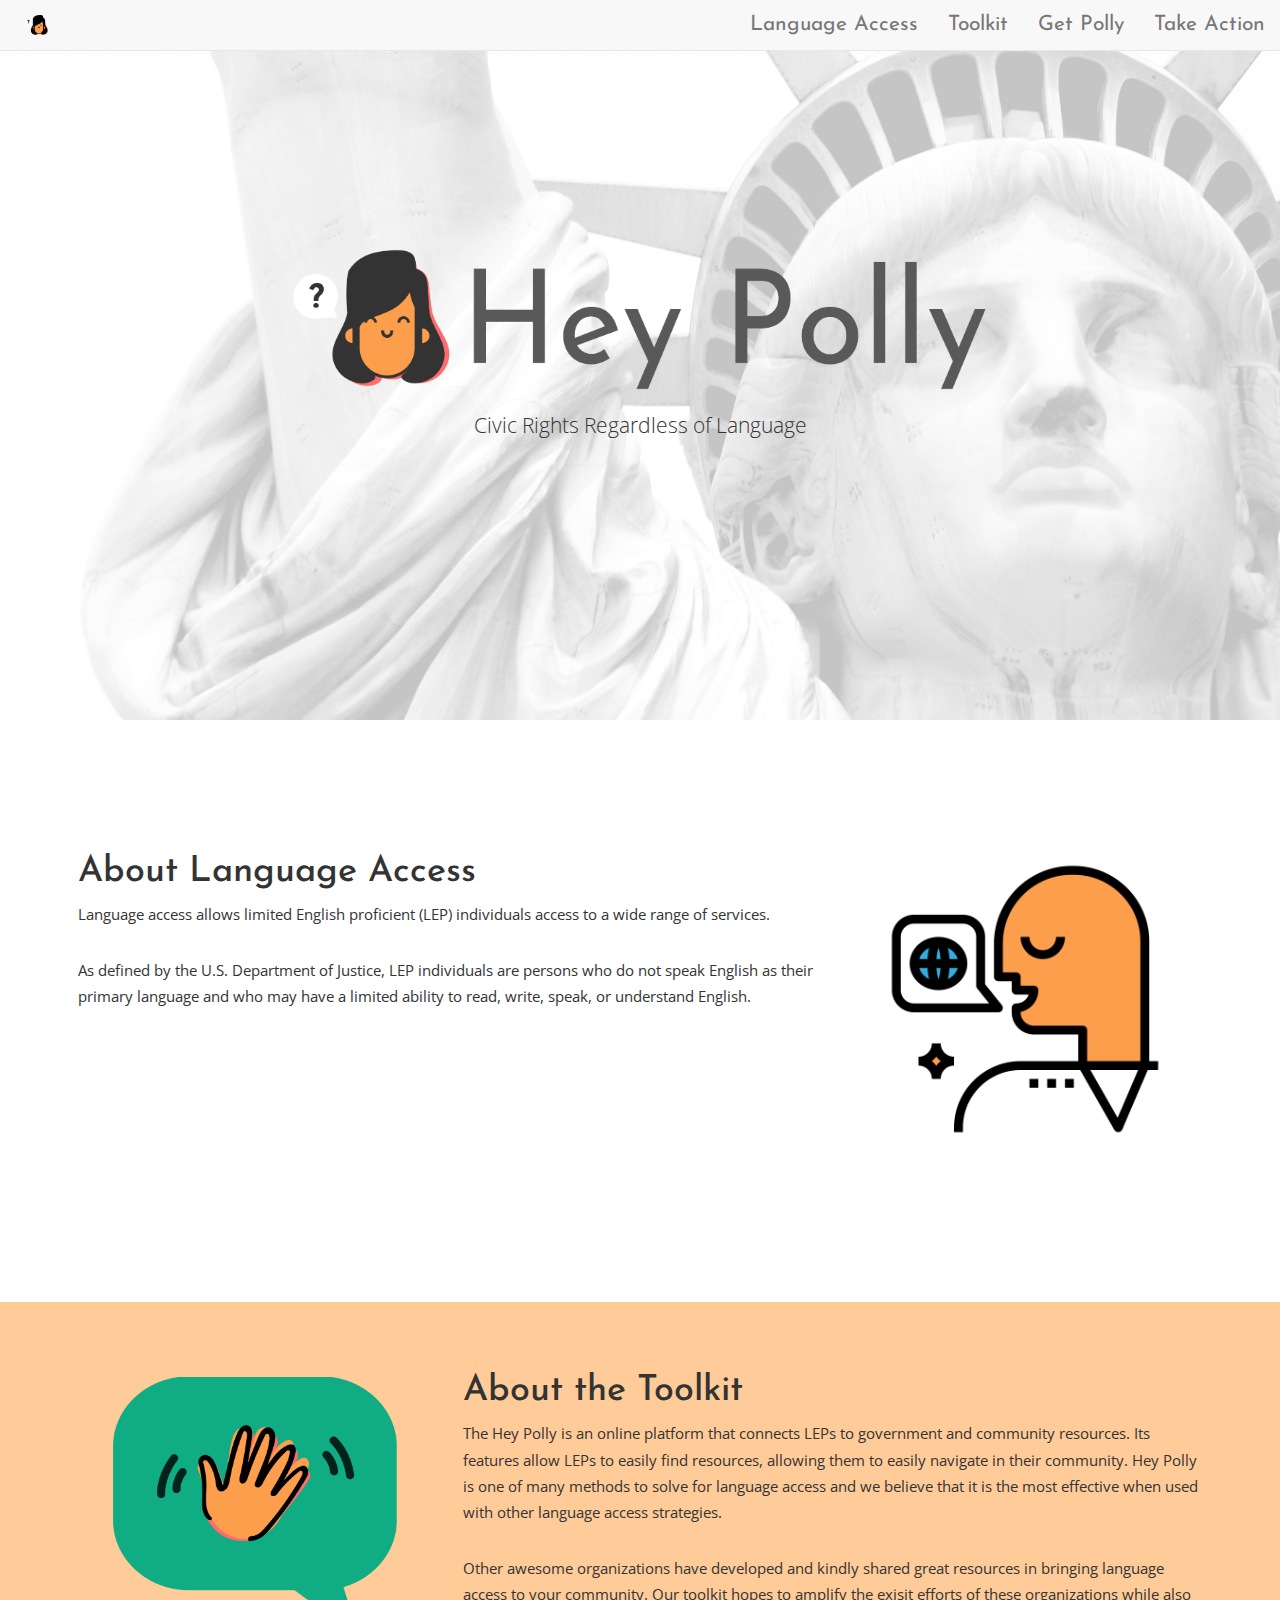
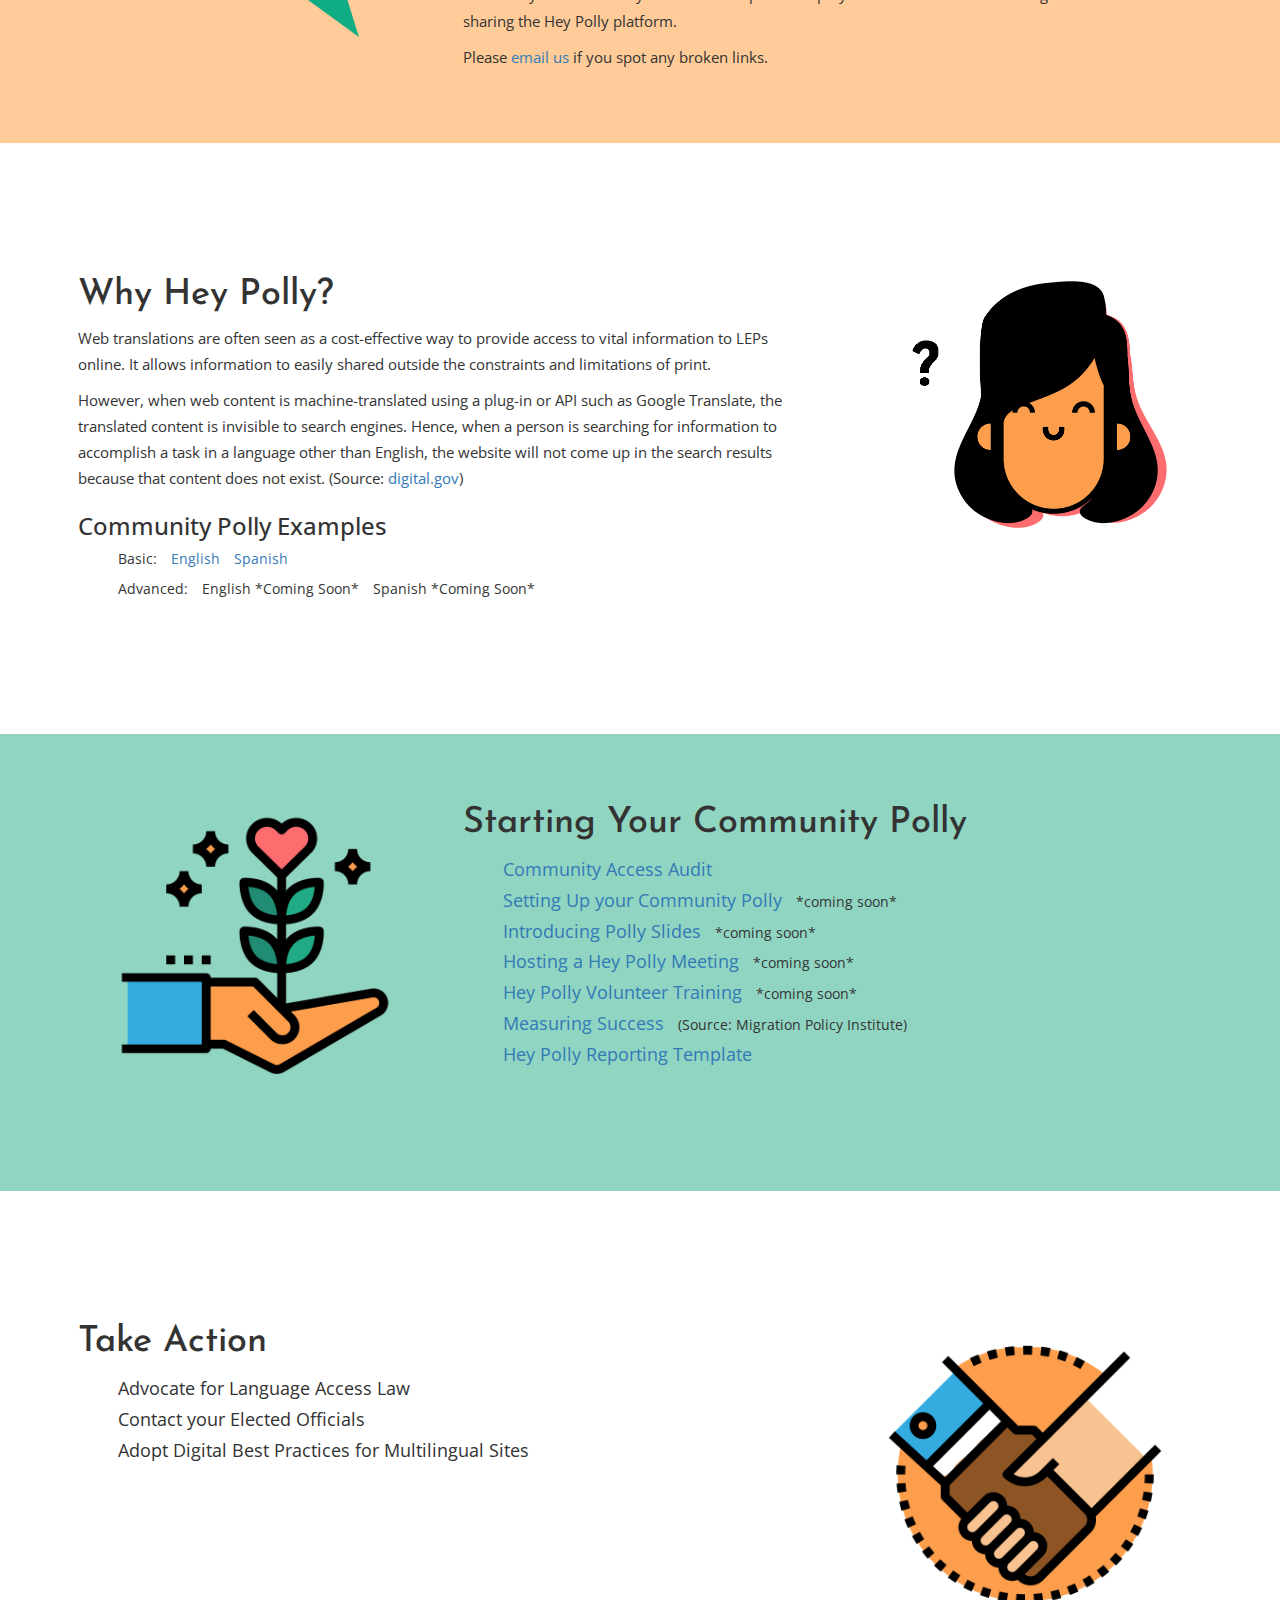
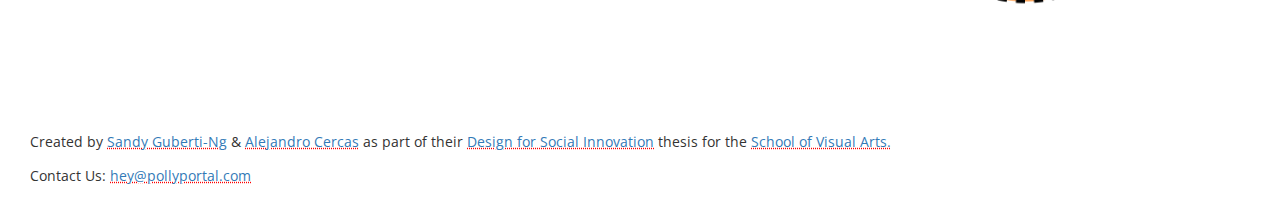
==== index.html @ fd7bd401 "More Updates" ====
<!DOCTYPE html>
<html>
    <head>
        <meta charset="utf-8">
        <meta name="viewport" content="width=device-width, initial-scale=1.0">
        <meta http-equiv="X-UA-Compatible" content="IE=edge">

        <title>Hey Polly: Your Rights and Resources in Your Language</title>

         <!-- Bootstrap CSS CDN -->
        <link rel="stylesheet" href="https://maxcdn.bootstrapcdn.com/bootstrap/3.3.7/css/bootstrap.min.css">

        <!-- Our Custom CSS -->
        <link rel="stylesheet" href="css/style.css">
        <!-- jQuery CDN -->
        <script src="https://code.jquery.com/jquery-1.12.0.min.js"></script>
        <!-- Bootstrap Js CDN -->
        <script src="https://maxcdn.bootstrapcdn.com/bootstrap/3.3.7/js/bootstrap.min.js"></script>

    </head>
    <body data-spy="scroll" data-target=".navbar" data-offset="50">

      <!-- Sidebar Holder -->
<nav class="navbar navbar-default navbar-fixed-top">
  <div class="container-fluid">
    <div class="navbar-header">
      <button
        type="button"
        class="navbar-toggle"
        data-toggle="collapse"
        data-target="#myNavbar">
        <span class="glyphicon glyphicon-menu-down"></span>

      </button>
      <div class="navbar-brand">
        <img src="img/logo.png" alt="Hey Polly logo">
      </div>

    </div>
    <div class="collapse navbar-collapse" id="myNavbar">
      <ul class="nav navbar-nav navbar-right">
        <li><a href="#access">Language Access</a></li>
        <li><a href="#toolkit">Toolkit</a></li>
        <li><a href="#communitypolly">Get Polly</a></li>
        <li><a href="#action">Take Action</a></li>
      </ul>
    </div>
  </div>
</nav>

      <div class="jumbotron jumbotron-fluid content">
            <div id="top-welcome" class="container">
              <img src="img/wordmark.png" alt="Hey Polly!">
            </div>
            <p class="text-center">Civic Rights Regardless of Language </p>
          </div>


            <!-- Page Content Holder -->
            <div id="sections" class="container-fluid">

              <div id="access" class="row polly">
            <div class="col-md-4 col-md-push-8">
              <img class="img-responsive sectionimage" src="img/languageaccess.png" alt="Get Polly" align="right">
              </div>
                <div class="col-md-8 col-md-pull-4">
                  <h1>About Language Access</h1>
                  <p>Language access allows limited English proficient (LEP) individuals access to a wide range of services. </p>
                  <br><p>As defined by the U.S. Department of Justice, LEP individuals are persons who do not speak English as their primary language and who may have a limited ability to read, write, speak, or understand English.</p>
              </div>
  </div>
            <div id="toolkit" class="row polly-orange">
              <div class="col-xs-12 col-md-4">
                <img class="img-responsive sectionimage" src="img/hello-green.png" align="left">
              </div>
              <div class="col-xs-12 col-md-8">
                  <h1 >About the Toolkit</h1>
                  <p>The Hey Polly is an online platform that connects LEPs to government and community resources. Its features allow LEPs to easily find resources, allowing them to easily navigate in their community. Hey Polly is one of many methods to solve for language access and we believe that it is the most effective when used with other language access strategies.</p>

                  <br><p>Other awesome organizations have developed and kindly shared great resources in bringing language access to your community.
                    Our toolkit hopes to amplify the exisit efforts of these organizations while also sharing the Hey Polly platform.</p>
                  <p> Please <a href="mailto:hey@pollyportal.com">email us</a> if you spot any broken links.</p>
              </div>
            </div>

<div class="row polly">
  <div class="col-md-4 col-md-push-8">
    <img class="img-responsive sectionimage" src="img/logo.png" alt="Get Polly" align="right">
    </div>

<div class="col-md-8 col-md-pull-4" id="examples">

  <h1>Why Hey Polly?</h1>
  <p>Web translations are often seen as a cost-effective way to provide access to vital information to LEPs online. It allows information to easily shared outside the constraints and limitations of print.</p>
  <p> However, when web content is machine-translated using a plug-in or API such as Google Translate, the translated content is invisible to search engines. Hence, when a person is searching for information to accomplish a task in a language other than English, the website will not come up in the search results because that content does not exist. (Source: <a href="https://www.digitalgov.gov/2012/10/01/automated-translation-good-solution-or-not/">digital.gov</a>)</p>


  <h3>Community Polly Examples</h3>
    <p><ul>Basic:
      <li><a href="https://sites.google.com/sva.edu/jerseycitypolly">English</a></li>
      <li><a href="https://sites.google.com/sva.edu/polly/">Spanish</a></li>
    </ul></p>

    <p><ul>Advanced:
      <li>English *Coming Soon*</li>
      <li>Spanish *Coming Soon*</li>
    </ul></p>
</div>


</div>

            <div id="communitypolly" class="row polly-green">

              <div class="col-lg-4 col-md-6">
                <img class="img-responsive sectionimage" src="img/grow.png" align="right">
              </div>
              <div class="col-lg-8 col-md-6 ">
                <h1>Starting Your Community Polly</h1>
                <ul>
                  <li><a href="https://docs.google.com/document/d/1MREMkDCulCqKC2Be4-0GIxWSC-L_tBal8P-KIRbUkwM/">Community Access Audit</a></li>
                  <li><a href="">Setting Up your Community Polly</a> *coming soon* </li>
                  <li><a href="">Introducing Polly Slides</a> *coming soon* </li>
                  <li><a href="">Hosting a Hey Polly Meeting</a> *coming soon* </li>
                  <li><a href="">Hey Polly Volunteer Training</a> *coming soon* </li>
                  <li><a href="https://www.migrationpolicy.org/programs/language-access-translation-and-interpretation-policies-and-practices/practitioners-corn-1">Measuring Success</a> (Source: Migration Policy Institute)</li>
                  <li><a href="https://docs.google.com/document/d/1GHhcCtpPx-DbzbSEK37qle2MMjdV35rKnAMGIGKZOHc/edit?usp=sharing">Hey Polly Reporting Template</a></li>
                </ul>
              </div>
            </div>


            <div id="action" class="row polly">
              <div class="col-md-4 col-md-push-8">
                <img class="img-responsive sectionimage" src="img/cooperation.png" align="left">
              </div>

              <div class="col-md-8 col-md-pull-4">
              <h1>Take Action</h1>
              <ul>
                <li>Advocate for Language Access Law</li>
                <li>Contact your Elected Officials</li>
                <li>Adopt Digital Best Practices for Multilingual Sites</li>
              </ul>
            </div>
          </div>


          <footer class="container-fluid text-center">
              <p>Created by <a href="https://www.sandywij.com">Sandy Guberti-Ng</a> & <a href="https://dsi.sva.edu/student/alejandro-cercas/">Alejandro Cercas</a>
                as part of their <a href="https://dsi.sva.edu/">Design for Social Innovation</a> thesis for the <a href="https://www.sva.edu/">School of Visual Arts.</a></p>
                <p>Contact Us: <a href="mailto:hey@pollyportal.com">hey@pollyportal.com</a></p>


          </footer>

<script type="text/javascript" src="js/app.js">

</script>
    </body>

</html>
---- css/style.css ----
@import url("https://fonts.googleapis.com/css?family=Josefin+Sans|Open+Sans:400,600,700");

body {
  font-family: "Open Sans", sans-serif;
  position: relative;

}
.sidebar-header {
  font-family: "Josefin Sans", sans-serif;
}
p {
  font-family: "Open Sans", sans-serif;
  font-size: 1.1em;
  font-weight: 400;
  line-height: 1.7em;
}

h1,
h2 {
  font-family: "Josefin Sans", sans-serif;
}

a:hover,
a:focus {
  background-color: rgba(255, 153, 51, 0.5);
  text-decoration: underline dotted red;
  transition: all 0.3s;
}

.line {
  width: 100%;
  height: 1px;
  border-bottom: 1px dashed #ddd;
  margin: 40px 0;
}

.polly-pink {
  margin-top: 5%;
  padding: 50px 5% 5% 5%;
  height: auto;
  background-color: rgba(253, 108, 110, 0.5);
}


.polly {
  margin-top: 5%;
  padding: 50px 5% 5% 5%;
  height: auto;
}

.polly-green {
  margin-top: 5%;
  padding: 50px 5% 5% 5%;
  height: auto;
  background-color: rgba(33, 171, 132, 0.5);
}
.polly-orange {
  margin-top: 5%;
  padding: 50px 5% 5% 5%;
  height: auto;
  background-color: rgba(255, 153, 51, 0.5);
}



#solution{
  padding-top: 50px;
  padding-bottom: 0px;

}



/* ---------------------------------------------------
    SIDEBAR STYLE
----------------------------------------------------- */
nav {
  font-family: "Josefin Sans", sans-serif;
  color: #21ab84;
}

.navbar-brand img {
  max-height: 100%;
  margin-left: 10px;
}

nav ul li a {
  font-size: 1.5em;
  line-height: 1.5em;
}


/* ---------------------------------------------------
    Welcome STYLE
----------------------------------------------------- */

.jumbotron {
  background: url("../img/splash_background2.jpg") center;
  height: 80vh;
  width:100%;
  margin-bottom: 0px;
  background-position: 0% 25%;
  background-size: cover;
  background-repeat: no-repeat;


}
#top-welcome {
  text-align: center;
  display: inline-block;
  margin-top: 20vh;
  width:100%;
}

#top-welcome img {
  max-width: 100%;
  max-height: 20vh;
  display: inline-block;
  margin-left: auto;
  margin-right: auto;
}


/* ---------------------------------------------------
    CONTENT STYLE
----------------------------------------------------- */
#content {
  transition: all 0.3s;
}

#sections {
  margin-left: auto;
  margin-right: auto;
  transition: all 0.3s;
}

.sectionimage{
  display: inline-block;
  margin-top: 5%;
  margin-bottom: 5%;
  padding: 2% 10% 5% 10%;
}

.icon-image{
    margin: 0 0 0 0;
    max-height: 30px;
    display: inline-block;

}
#features{
  padding: 2% 0 2% 0;
}

#communitypolly li a{
  font-size: 1.3em;
  line-height: 1.7em;
  margin-right: 10px;

}

li {
    list-style: none;
}

#action li{
  list-style: none;
  font-size: 1.3em;
  line-height: 1.7em;

}

#examples li{
  list-style: none;
  display: inline-block;
  margin-left: 10px;

}
/* ---------------------------------------------------
    FOOTER STYLE
----------------------------------------------------- */

footer {
  padding: 20px 20px 20px 20px;
}

footer a{
  text-decoration: underline dotted red; /
}

footer p{

  font-size: 1em;
  line-height: 1.7em;
  text-align: left;

}
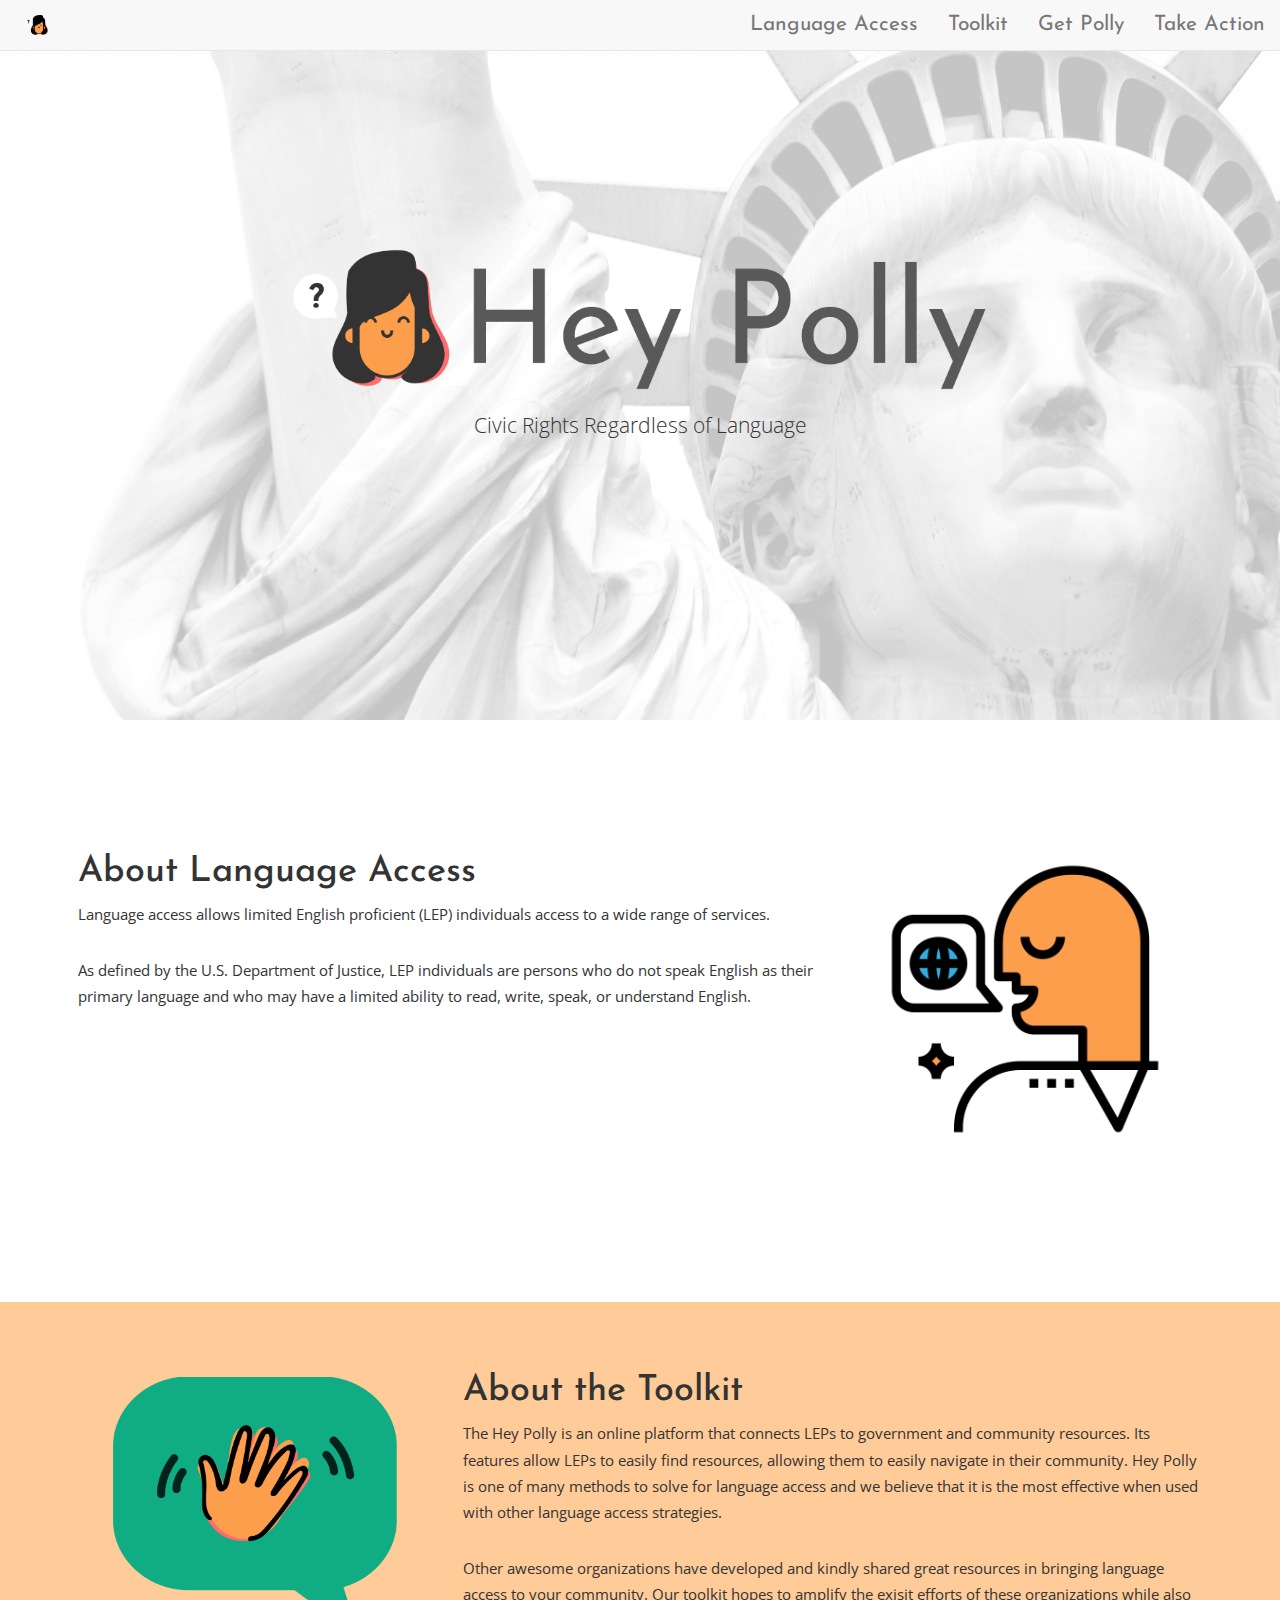
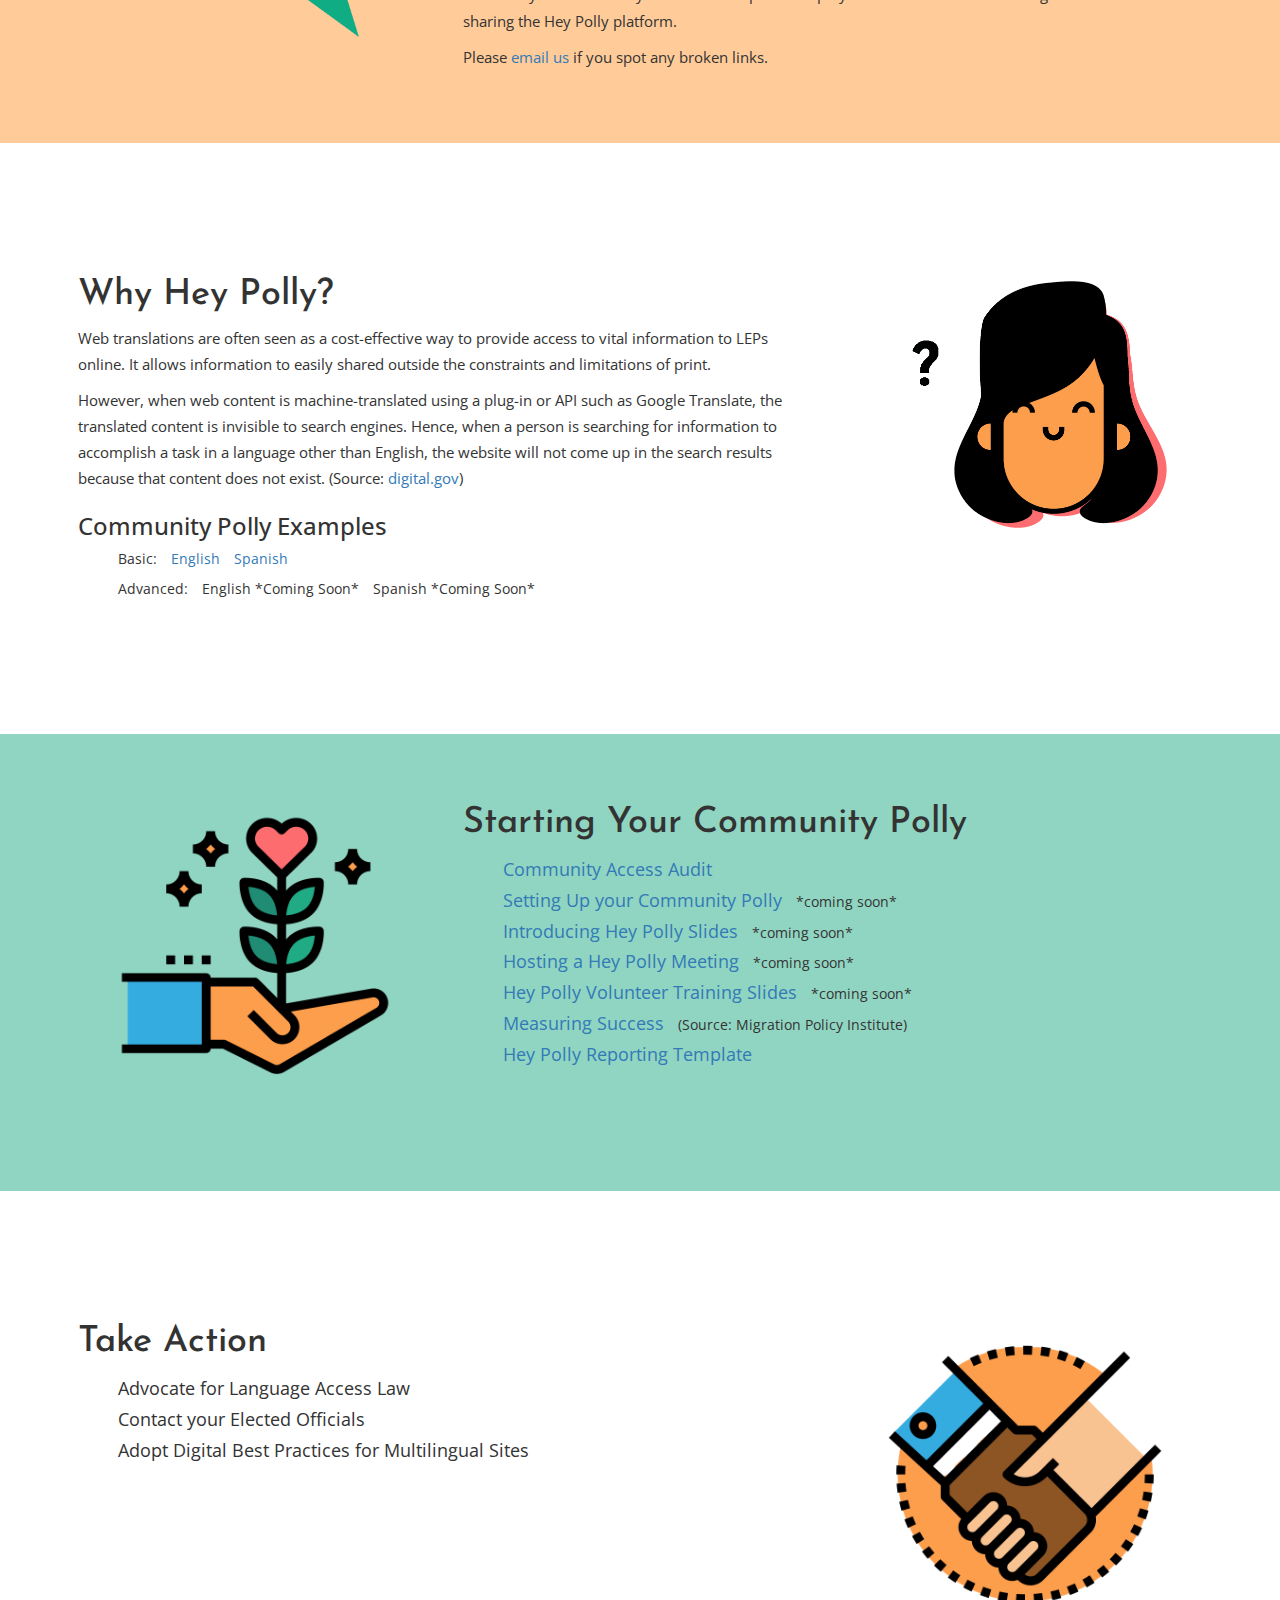
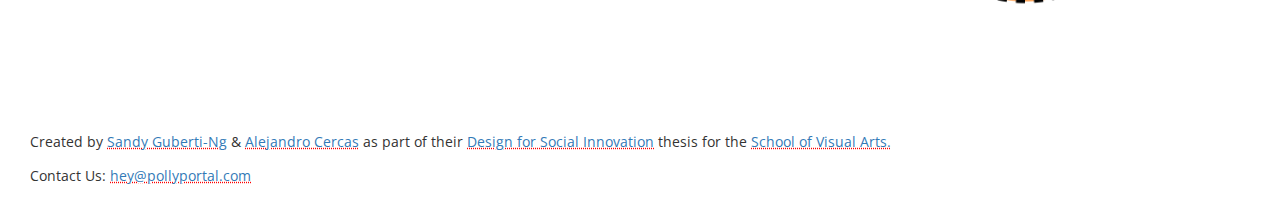
==== commit 9edd13d1: "Updates" ====
--- a/index.html
+++ b/index.html
@@ -120,9 +120,9 @@
                 <ul>
                   <li><a href="https://docs.google.com/document/d/1MREMkDCulCqKC2Be4-0GIxWSC-L_tBal8P-KIRbUkwM/">Community Access Audit</a></li>
                   <li><a href="">Setting Up your Community Polly</a> *coming soon* </li>
-                  <li><a href="">Introducing Polly Slides</a> *coming soon* </li>
+                  <li><a href="">Introducing Hey Polly Slides</a> *coming soon* </li>
                   <li><a href="">Hosting a Hey Polly Meeting</a> *coming soon* </li>
-                  <li><a href="">Hey Polly Volunteer Training</a> *coming soon* </li>
+                  <li><a href="">Hey Polly Volunteer Training Slides</a> *coming soon* </li>
                   <li><a href="https://www.migrationpolicy.org/programs/language-access-translation-and-interpretation-policies-and-practices/practitioners-corn-1">Measuring Success</a> (Source: Migration Policy Institute)</li>
                   <li><a href="https://docs.google.com/document/d/1GHhcCtpPx-DbzbSEK37qle2MMjdV35rKnAMGIGKZOHc/edit?usp=sharing">Hey Polly Reporting Template</a></li>
                 </ul>
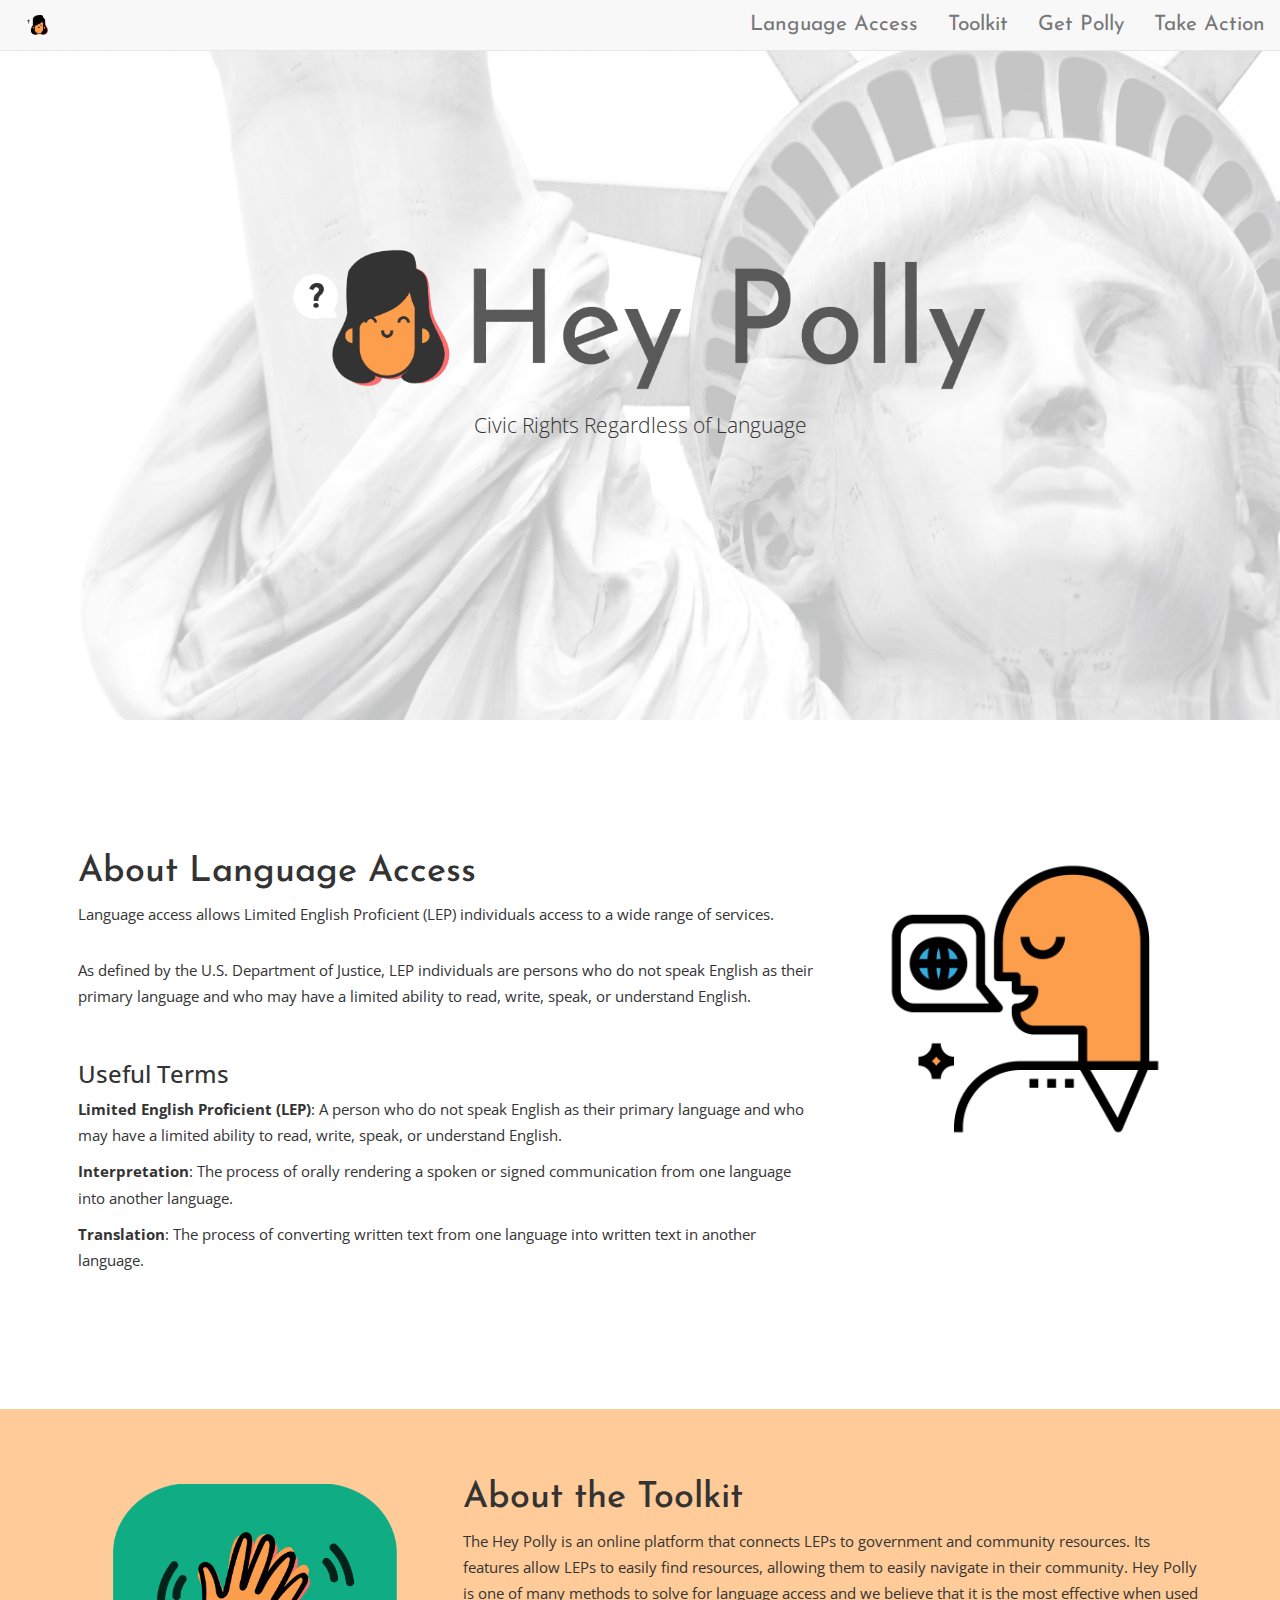
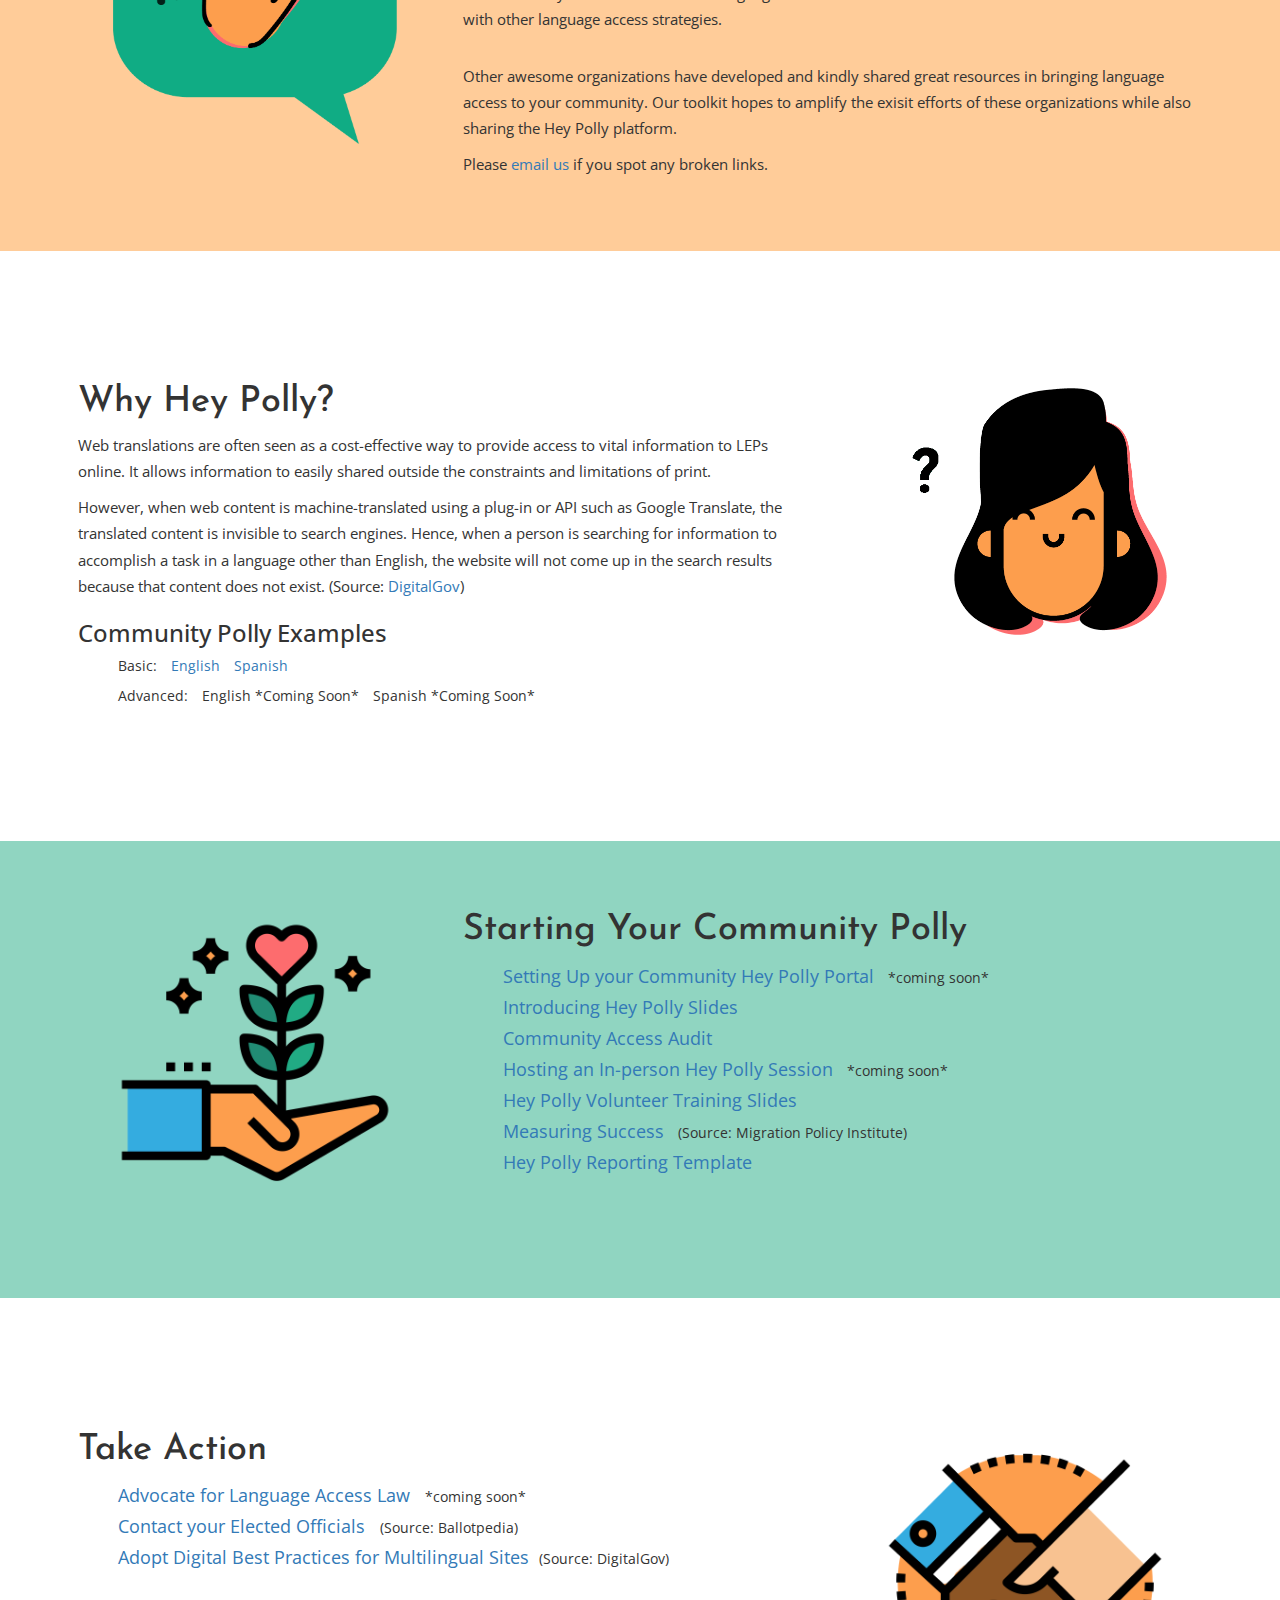
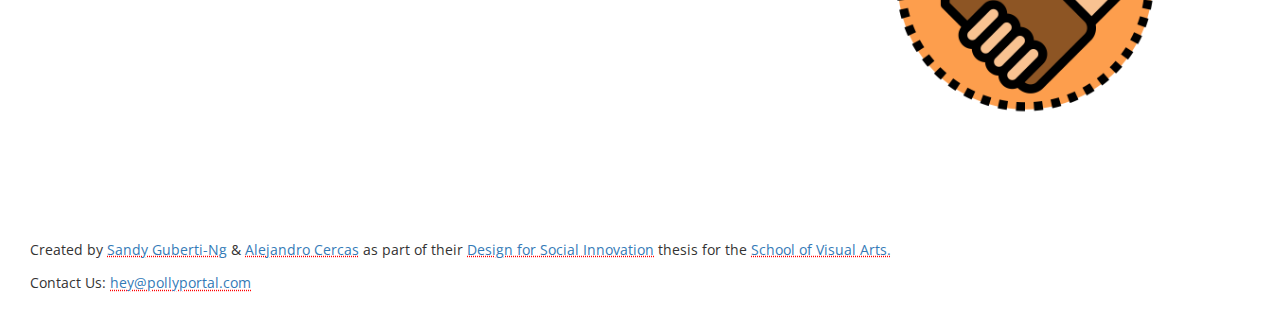
==== commit 7ad51ffb: "update" ====
--- a/index.html
+++ b/index.html
@@ -65,8 +65,13 @@
               </div>
                 <div class="col-md-8 col-md-pull-4">
                   <h1>About Language Access</h1>
-                  <p>Language access allows limited English proficient (LEP) individuals access to a wide range of services. </p>
+                  <p>Language access allows Limited English Proficient (LEP) individuals access to a wide range of services. </p>
                   <br><p>As defined by the U.S. Department of Justice, LEP individuals are persons who do not speak English as their primary language and who may have a limited ability to read, write, speak, or understand English.</p>
+
+                  <br><h3>Useful Terms</h3>
+                  <p><strong>Limited English Proficient (LEP)</strong>: A person who do not speak English as their primary language and who may have a limited ability to read, write, speak, or understand English.</p>
+                  <p><strong>Interpretation</strong>: The process of orally rendering a spoken or signed communication from one language into another language.</p>
+                  <p><strong>Translation</strong>: The process of converting written text from one language into written text in another language.</p>
               </div>
   </div>
             <div id="toolkit" class="row polly-orange">
@@ -92,7 +97,7 @@
 
   <h1>Why Hey Polly?</h1>
   <p>Web translations are often seen as a cost-effective way to provide access to vital information to LEPs online. It allows information to easily shared outside the constraints and limitations of print.</p>
-  <p> However, when web content is machine-translated using a plug-in or API such as Google Translate, the translated content is invisible to search engines. Hence, when a person is searching for information to accomplish a task in a language other than English, the website will not come up in the search results because that content does not exist. (Source: <a href="https://www.digitalgov.gov/2012/10/01/automated-translation-good-solution-or-not/">digital.gov</a>)</p>
+  <p> However, when web content is machine-translated using a plug-in or API such as Google Translate, the translated content is invisible to search engines. Hence, when a person is searching for information to accomplish a task in a language other than English, the website will not come up in the search results because that content does not exist. (Source: <a href="https://www.digitalgov.gov/2012/10/01/automated-translation-good-solution-or-not/">DigitalGov</a>)</p>
 
 
   <h3>Community Polly Examples</h3>
@@ -118,11 +123,11 @@
               <div class="col-lg-8 col-md-6 ">
                 <h1>Starting Your Community Polly</h1>
                 <ul>
+                  <li><a href="">Setting Up your Community Hey Polly Portal</a> *coming soon* </li>
+                  <li><a href="https://docs.google.com/presentation/u/1/d/1C0a0deiurfO3XsJ3iqkYqvcl6r4_L2elDHcI63U1yxM/edit?usp=drive_web&ouid=104827541816344871312">Introducing Hey Polly Slides</a></li>
                   <li><a href="https://docs.google.com/document/d/1MREMkDCulCqKC2Be4-0GIxWSC-L_tBal8P-KIRbUkwM/">Community Access Audit</a></li>
-                  <li><a href="">Setting Up your Community Polly</a> *coming soon* </li>
-                  <li><a href="">Introducing Hey Polly Slides</a> *coming soon* </li>
-                  <li><a href="">Hosting a Hey Polly Meeting</a> *coming soon* </li>
-                  <li><a href="">Hey Polly Volunteer Training Slides</a> *coming soon* </li>
+                  <li><a href="">Hosting an In-person Hey Polly Session</a> *coming soon* </li>
+                  <li><a href="https://docs.google.com/presentation/d/1sgvFjtwDOgwcoDDXsya0YsUQicdIvNCSLKEz9lr1k-w/edit?usp=sharing">Hey Polly Volunteer Training Slides</a></li>
                   <li><a href="https://www.migrationpolicy.org/programs/language-access-translation-and-interpretation-policies-and-practices/practitioners-corn-1">Measuring Success</a> (Source: Migration Policy Institute)</li>
                   <li><a href="https://docs.google.com/document/d/1GHhcCtpPx-DbzbSEK37qle2MMjdV35rKnAMGIGKZOHc/edit?usp=sharing">Hey Polly Reporting Template</a></li>
                 </ul>
@@ -138,9 +143,9 @@
               <div class="col-md-8 col-md-pull-4">
               <h1>Take Action</h1>
               <ul>
-                <li>Advocate for Language Access Law</li>
-                <li>Contact your Elected Officials</li>
-                <li>Adopt Digital Best Practices for Multilingual Sites</li>
+                <li> <a href="#">Advocate for Language Access Law </a> *coming soon*</li>
+                <li><a href="https://ballotpedia.org/Who_represents_me%3F">Contact your Elected Officials </a> (Source: Ballotpedia)</li>
+                <li><a href="https://www.digitalgov.gov/resources/top-10-best-practices-for-multilingual-websites/">Adopt Digital Best Practices for Multilingual Sites</a>(Source: DigitalGov)</li>
               </ul>
             </div>
           </div>
--- a/css/style.css
+++ b/css/style.css
@@ -162,10 +162,11 @@
     list-style: none;
 }
 
-#action li{
+#action li a{
   list-style: none;
   font-size: 1.3em;
   line-height: 1.7em;
+  margin-right: 10px;
 
 }
 
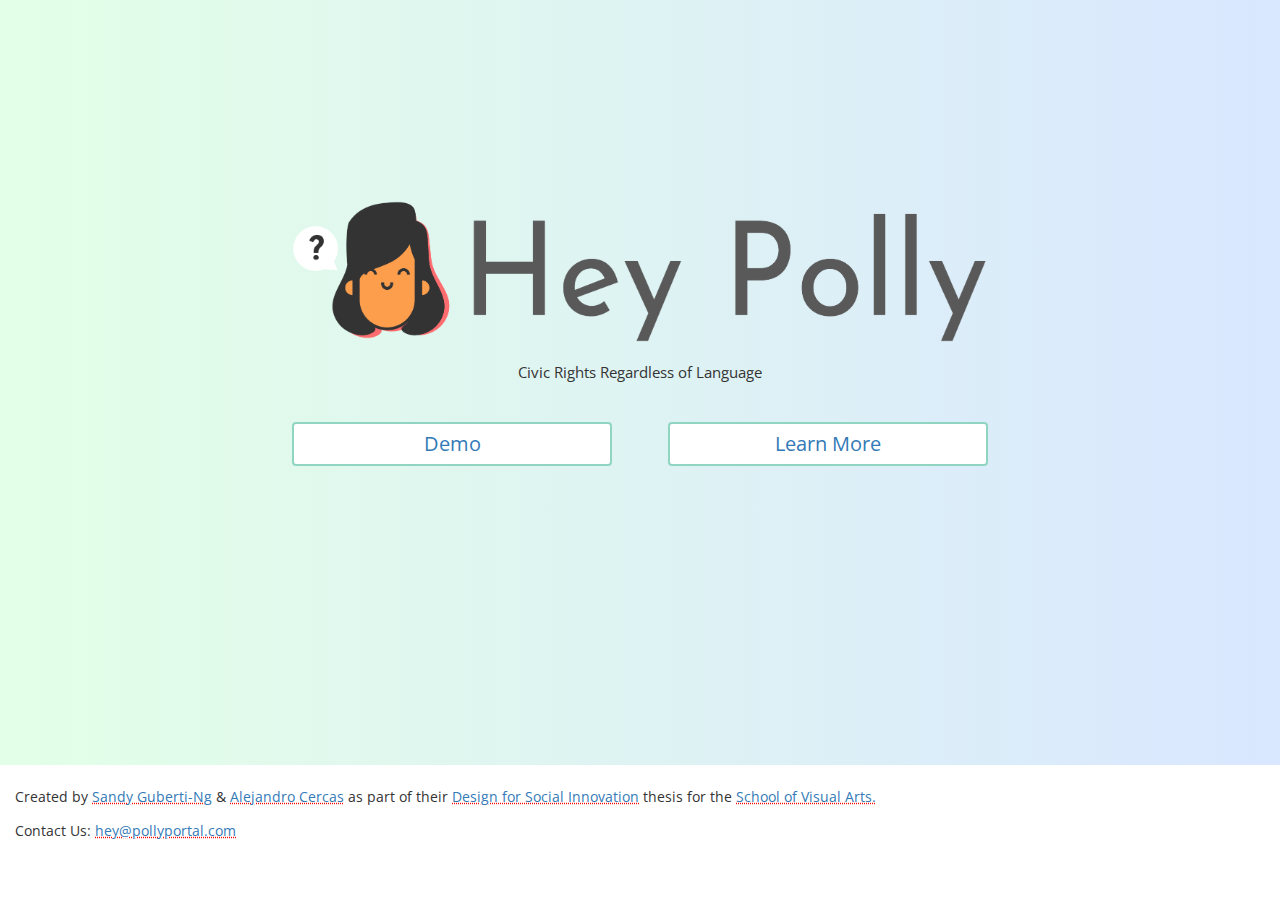
==== commit e72f3065: "toolkit + index" ====
--- a/index.html
+++ b/index.html
@@ -1,167 +1,49 @@
-<!DOCTYPE html>
-<html>
-    <head>
-        <meta charset="utf-8">
-        <meta name="viewport" content="width=device-width, initial-scale=1.0">
-        <meta http-equiv="X-UA-Compatible" content="IE=edge">
-
-        <title>Hey Polly: Your Rights and Resources in Your Language</title>
-
-         <!-- Bootstrap CSS CDN -->
-        <link rel="stylesheet" href="https://maxcdn.bootstrapcdn.com/bootstrap/3.3.7/css/bootstrap.min.css">
-
-        <!-- Our Custom CSS -->
-        <link rel="stylesheet" href="css/style.css">
-        <!-- jQuery CDN -->
-        <script src="https://code.jquery.com/jquery-1.12.0.min.js"></script>
-        <!-- Bootstrap Js CDN -->
-        <script src="https://maxcdn.bootstrapcdn.com/bootstrap/3.3.7/js/bootstrap.min.js"></script>
-
-    </head>
-    <body data-spy="scroll" data-target=".navbar" data-offset="50">
-
-      <!-- Sidebar Holder -->
-<nav class="navbar navbar-default navbar-fixed-top">
-  <div class="container-fluid">
-    <div class="navbar-header">
-      <button
-        type="button"
-        class="navbar-toggle"
-        data-toggle="collapse"
-        data-target="#myNavbar">
-        <span class="glyphicon glyphicon-menu-down"></span>
-
-      </button>
-      <div class="navbar-brand">
-        <img src="img/logo.png" alt="Hey Polly logo">
-      </div>
-
-    </div>
-    <div class="collapse navbar-collapse" id="myNavbar">
-      <ul class="nav navbar-nav navbar-right">
-        <li><a href="#access">Language Access</a></li>
-        <li><a href="#toolkit">Toolkit</a></li>
-        <li><a href="#communitypolly">Get Polly</a></li>
-        <li><a href="#action">Take Action</a></li>
-      </ul>
-    </div>
-  </div>
-</nav>
-
-      <div class="jumbotron jumbotron-fluid content">
-            <div id="top-welcome" class="container">
-              <img src="img/wordmark.png" alt="Hey Polly!">
-            </div>
-            <p class="text-center">Civic Rights Regardless of Language </p>
-          </div>
-
-
-            <!-- Page Content Holder -->
-            <div id="sections" class="container-fluid">
-
-              <div id="access" class="row polly">
-            <div class="col-md-4 col-md-push-8">
-              <img class="img-responsive sectionimage" src="img/languageaccess.png" alt="Get Polly" align="right">
-              </div>
-                <div class="col-md-8 col-md-pull-4">
-                  <h1>About Language Access</h1>
-                  <p>Language access allows Limited English Proficient (LEP) individuals access to a wide range of services. </p>
-                  <br><p>As defined by the U.S. Department of Justice, LEP individuals are persons who do not speak English as their primary language and who may have a limited ability to read, write, speak, or understand English.</p>
-
-                  <br><h3>Useful Terms</h3>
-                  <p><strong>Limited English Proficient (LEP)</strong>: A person who do not speak English as their primary language and who may have a limited ability to read, write, speak, or understand English.</p>
-                  <p><strong>Interpretation</strong>: The process of orally rendering a spoken or signed communication from one language into another language.</p>
-                  <p><strong>Translation</strong>: The process of converting written text from one language into written text in another language.</p>
-              </div>
-  </div>
-            <div id="toolkit" class="row polly-orange">
-              <div class="col-xs-12 col-md-4">
-                <img class="img-responsive sectionimage" src="img/hello-green.png" align="left">
-              </div>
-              <div class="col-xs-12 col-md-8">
-                  <h1 >About the Toolkit</h1>
-                  <p>The Hey Polly is an online platform that connects LEPs to government and community resources. Its features allow LEPs to easily find resources, allowing them to easily navigate in their community. Hey Polly is one of many methods to solve for language access and we believe that it is the most effective when used with other language access strategies.</p>
-
-                  <br><p>Other awesome organizations have developed and kindly shared great resources in bringing language access to your community.
-                    Our toolkit hopes to amplify the exisit efforts of these organizations while also sharing the Hey Polly platform.</p>
-                  <p> Please <a href="mailto:hey@pollyportal.com">email us</a> if you spot any broken links.</p>
-              </div>
-            </div>
-
-<div class="row polly">
-  <div class="col-md-4 col-md-push-8">
-    <img class="img-responsive sectionimage" src="img/logo.png" alt="Get Polly" align="right">
-    </div>
-
-<div class="col-md-8 col-md-pull-4" id="examples">
-
-  <h1>Why Hey Polly?</h1>
-  <p>Web translations are often seen as a cost-effective way to provide access to vital information to LEPs online. It allows information to easily shared outside the constraints and limitations of print.</p>
-  <p> However, when web content is machine-translated using a plug-in or API such as Google Translate, the translated content is invisible to search engines. Hence, when a person is searching for information to accomplish a task in a language other than English, the website will not come up in the search results because that content does not exist. (Source: <a href="https://www.digitalgov.gov/2012/10/01/automated-translation-good-solution-or-not/">DigitalGov</a>)</p>
-
-
-  <h3>Community Polly Examples</h3>
-    <p><ul>Basic:
-      <li><a href="https://sites.google.com/sva.edu/jerseycitypolly">English</a></li>
-      <li><a href="https://sites.google.com/sva.edu/polly/">Spanish</a></li>
-    </ul></p>
-
-    <p><ul>Advanced:
-      <li>English *Coming Soon*</li>
-      <li>Spanish *Coming Soon*</li>
-    </ul></p>
-</div>
-
-
-</div>
-
-            <div id="communitypolly" class="row polly-green">
-
-              <div class="col-lg-4 col-md-6">
-                <img class="img-responsive sectionimage" src="img/grow.png" align="right">
-              </div>
-              <div class="col-lg-8 col-md-6 ">
-                <h1>Starting Your Community Polly</h1>
-                <ul>
-                  <li><a href="">Setting Up your Community Hey Polly Portal</a> *coming soon* </li>
-                  <li><a href="https://docs.google.com/presentation/u/1/d/1C0a0deiurfO3XsJ3iqkYqvcl6r4_L2elDHcI63U1yxM/edit?usp=drive_web&ouid=104827541816344871312">Introducing Hey Polly Slides</a></li>
-                  <li><a href="https://docs.google.com/document/d/1MREMkDCulCqKC2Be4-0GIxWSC-L_tBal8P-KIRbUkwM/">Community Access Audit</a></li>
-                  <li><a href="">Hosting an In-person Hey Polly Session</a> *coming soon* </li>
-                  <li><a href="https://docs.google.com/presentation/d/1sgvFjtwDOgwcoDDXsya0YsUQicdIvNCSLKEz9lr1k-w/edit?usp=sharing">Hey Polly Volunteer Training Slides</a></li>
-                  <li><a href="https://www.migrationpolicy.org/programs/language-access-translation-and-interpretation-policies-and-practices/practitioners-corn-1">Measuring Success</a> (Source: Migration Policy Institute)</li>
-                  <li><a href="https://docs.google.com/document/d/1GHhcCtpPx-DbzbSEK37qle2MMjdV35rKnAMGIGKZOHc/edit?usp=sharing">Hey Polly Reporting Template</a></li>
-                </ul>
-              </div>
-            </div>
-
-
-            <div id="action" class="row polly">
-              <div class="col-md-4 col-md-push-8">
-                <img class="img-responsive sectionimage" src="img/cooperation.png" align="left">
-              </div>
-
-              <div class="col-md-8 col-md-pull-4">
-              <h1>Take Action</h1>
-              <ul>
-                <li> <a href="#">Advocate for Language Access Law </a> *coming soon*</li>
-                <li><a href="https://ballotpedia.org/Who_represents_me%3F">Contact your Elected Officials </a> (Source: Ballotpedia)</li>
-                <li><a href="https://www.digitalgov.gov/resources/top-10-best-practices-for-multilingual-websites/">Adopt Digital Best Practices for Multilingual Sites</a>(Source: DigitalGov)</li>
-              </ul>
-            </div>
-          </div>
-
-
-          <footer class="container-fluid text-center">
-              <p>Created by <a href="https://www.sandywij.com">Sandy Guberti-Ng</a> & <a href="https://dsi.sva.edu/student/alejandro-cercas/">Alejandro Cercas</a>
-                as part of their <a href="https://dsi.sva.edu/">Design for Social Innovation</a> thesis for the <a href="https://www.sva.edu/">School of Visual Arts.</a></p>
-                <p>Contact Us: <a href="mailto:hey@pollyportal.com">hey@pollyportal.com</a></p>
-
-
-          </footer>
-
-<script type="text/javascript" src="js/app.js">
-
-</script>
-    </body>
-
-</html>
+<!DOCTYPE html>
+<html lang="en" dir="ltr">
+<html>
+    <head>
+        <meta charset="utf-8">
+        <meta name="viewport" content="width=device-width, initial-scale=1.0">
+        <meta http-equiv="X-UA-Compatible" content="IE=edge">
+
+        <title>Hey Polly: Your Rights and Resources in Your Language</title>
+
+        <!-- Bootstrap CSS CDN -->
+       <link rel="stylesheet" href="https://maxcdn.bootstrapcdn.com/bootstrap/3.3.7/css/bootstrap.min.css">
+
+       <!-- Our Custom CSS -->
+       <link rel="stylesheet" href="css/style.css">
+       <!-- jQuery CDN -->
+       <script src="https://code.jquery.com/jquery-1.12.0.min.js"></script>
+       <!-- Bootstrap Js CDN -->
+       <script src="https://maxcdn.bootstrapcdn.com/bootstrap/3.3.7/js/bootstrap.min.js"></script>
+<style media="screen">
+  #splash{
+    height: 85vh;
+    background: linear-gradient(90deg, #e3ffe7 0%, #d9e7ff 100%);
+  }
+</style>
+
+    </head>
+  <body>
+    <div class="jumbotron-fluid" id="splash">
+          <div id="top-welcome" class="container">
+            <img src="img/wordmark.png" alt="Hey Polly!">
+          </div>
+          <p class="text-center">Civic Rights Regardless of Language </p>
+
+          <div class="splash-buttons">
+            <a href="https://sites.google.com/sva.edu/jerseycitypolly" class="btn" role="button">Demo</a>
+            <a href="toolkit.html" class="btn" role="button">Learn More</a>
+          </div>
+        </div>
+
+                  <footer class="container-fluid text-center">
+                      <p>Created by <a href="https://www.sandywij.com">Sandy Guberti-Ng</a> & <a href="https://dsi.sva.edu/student/alejandro-cercas/">Alejandro Cercas</a>
+                        as part of their <a href="https://dsi.sva.edu/">Design for Social Innovation</a> thesis for the <a href="https://www.sva.edu/">School of Visual Arts.</a></p>
+                        <p>Contact Us: <a href="mailto:hey@pollyportal.com">hey@pollyportal.com</a></p>
+
+
+                  </footer>
+  </body>
+</html>
--- a/css/style.css
+++ b/css/style.css
@@ -103,7 +103,6 @@
   background-size: cover;
   background-repeat: no-repeat;
 
-
 }
 #top-welcome {
   text-align: center;
@@ -195,3 +194,24 @@
   text-align: left;
 
 }
+
+.splash-buttons{
+  margin-left: auto;
+  margin-right: auto;
+  text-align: center;
+}
+
+.btn{
+  margin: 2% 2% 2% 2%;
+  font-size: 20px;
+  width: 25%;
+  background-color: white;
+  border: 2px solid rgba(33, 171, 132, 0.5);
+
+}
+
+.btn:hover{
+background-color: rgba(33, 171, 132, 0.5);
+color: white;
+
+}
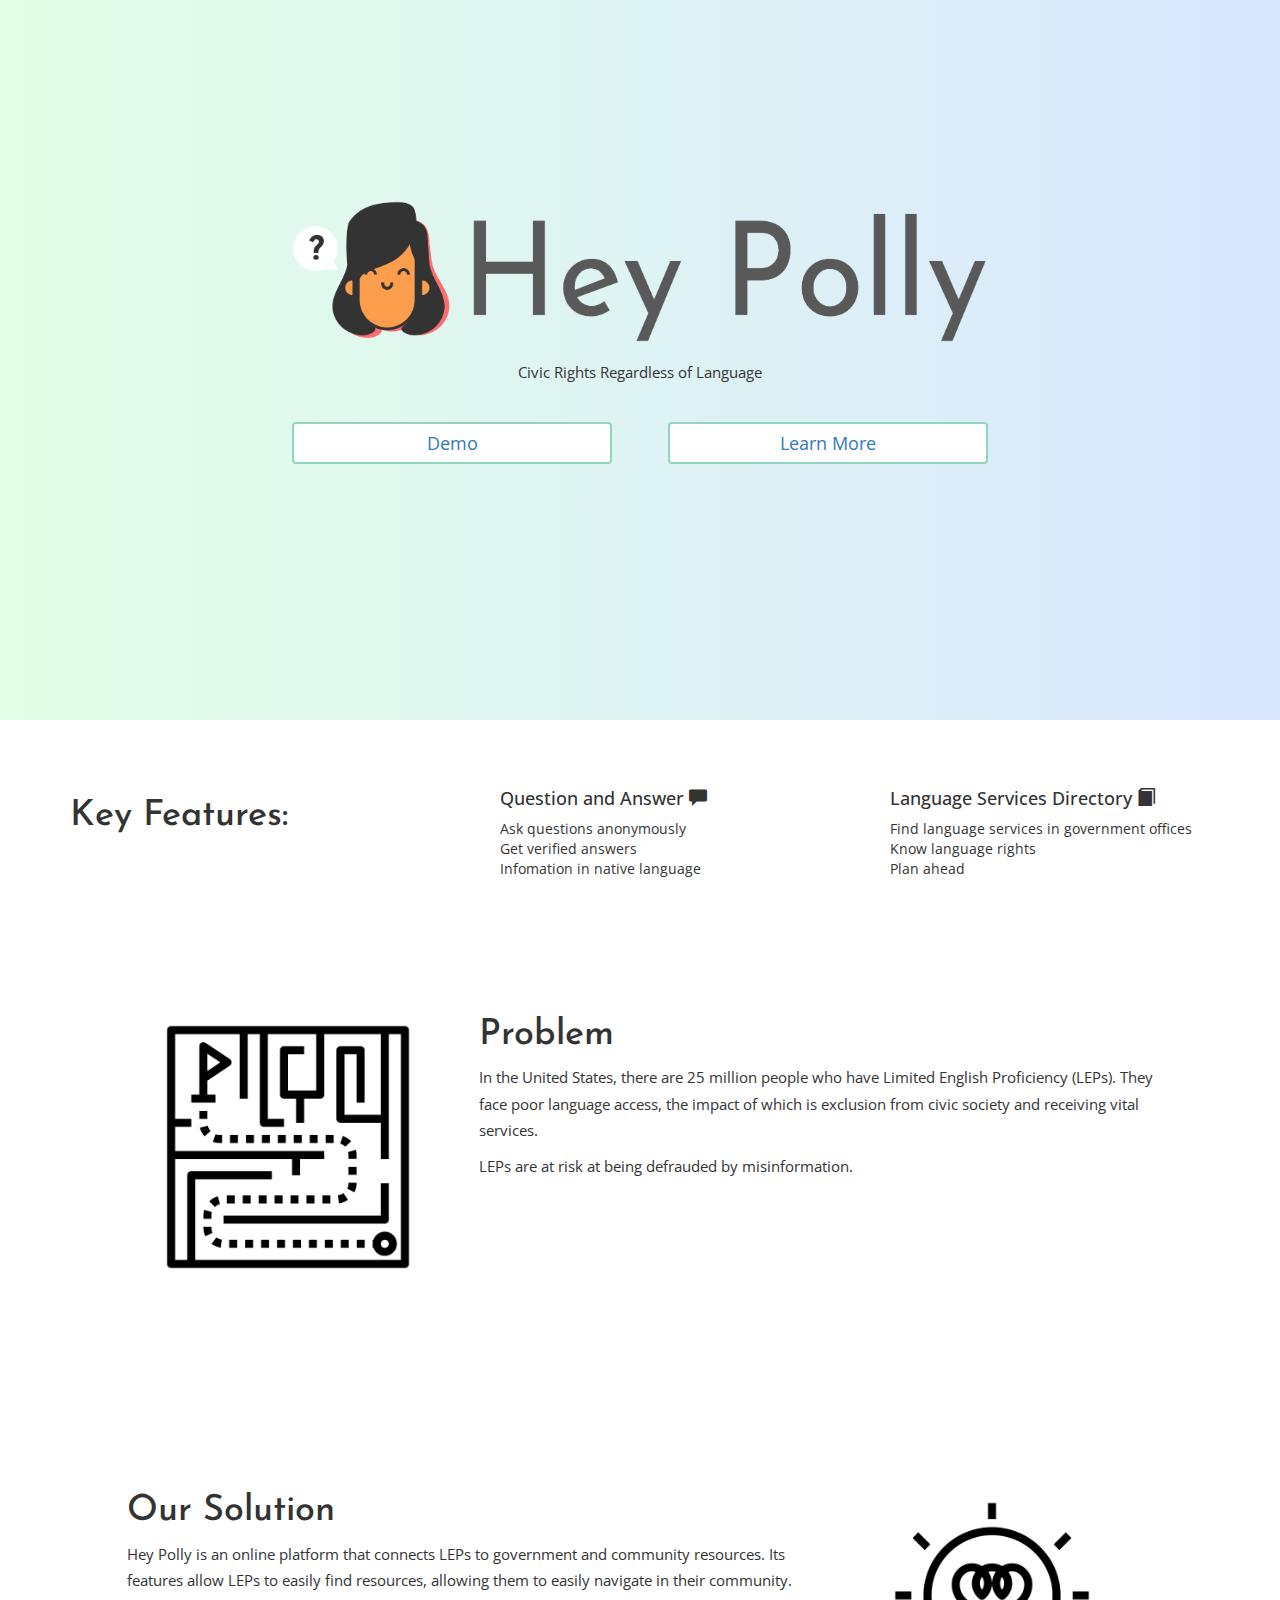
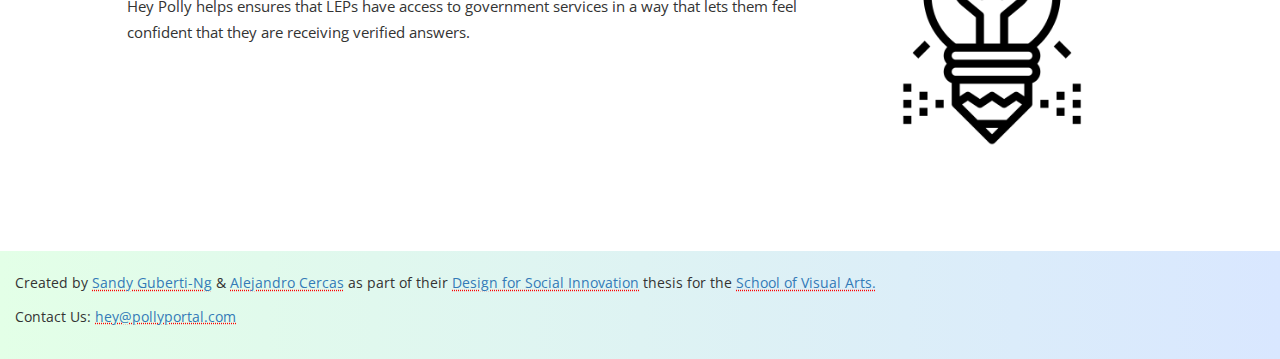
==== commit 2fa5321f: "update" ====
--- a/index.html
+++ b/index.html
@@ -17,16 +17,10 @@
        <script src="https://code.jquery.com/jquery-1.12.0.min.js"></script>
        <!-- Bootstrap Js CDN -->
        <script src="https://maxcdn.bootstrapcdn.com/bootstrap/3.3.7/js/bootstrap.min.js"></script>
-<style media="screen">
-  #splash{
-    height: 85vh;
-    background: linear-gradient(90deg, #e3ffe7 0%, #d9e7ff 100%);
-  }
-</style>
-
     </head>
   <body>
-    <div class="jumbotron-fluid" id="splash">
+    <div class="jumbotron-fluid" style = "height: 80vh;
+      background: linear-gradient(90deg, #e3ffe7 0%, #d9e7ff 100%); ">
           <div id="top-welcome" class="container">
             <img src="img/wordmark.png" alt="Hey Polly!">
           </div>
@@ -38,12 +32,80 @@
           </div>
         </div>
 
-                  <footer class="container-fluid text-center">
+        <div class="container">
+          <div class="row"  style="margin-top: 5%;">
+        <div class="col-sm-4">
+          <h1>Key Features:</h1>
+
+        </div>
+        <div class="col-sm-4">
+
+              <ul>
+              <h4>Question and Answer <span class="glyphicon glyphicon-comment"></span> </h4>
+                <li>Ask questions anonymously</li>
+                <li>Get verified answers</li>
+                <li>Infomation in native language</li>
+              </ul>
+        </div>
+        <div class="col-sm-4">
+          <ul>
+            <h4>Language Services Directory <span class="glyphicon glyphicon-book"></h4>
+              <li>Find language services in government offices</li>
+              <li>Know language rights</li>
+              <li>Plan ahead</li>
+
+          </ul>
+          </div>
+        </div>
+      </div>
+
+
+        <div class="container">
+
+
+          <div class="row polly">
+
+            <div class="col-xs-12 col-md-4">   <img class="img-responsive sectionimage" src="img/problem.png" align="right"> </div>
+
+          <div class="col-xs-12 col-md-8">
+
+            <h1>Problem</h1>
+            <p>In the United States, there are 25 million people who have Limited English Proficiency (LEPs). They face poor language access, the impact of which is exclusion from civic society and receiving vital services.</p>
+            <p>LEPs are at risk at being defrauded by misinformation.</p>
+          </div>
+
+        </div>
+
+        <div class="row polly">
+          <div class="col-md-4 col-md-push-8">
+          <img class="img-responsive sectionimage" src="img/idea.png" align="left">
+          </div>
+
+        <div class="col-md-8 col-md-pull-4">
+
+          <h1>Our Solution</h1>
+          <p>Hey Polly is an online platform that connects LEPs to government and community resources. Its features allow LEPs to easily find resources, allowing them to easily navigate in their community. Hey Polly helps ensures that LEPs have access to government services in a way that lets them feel confident that they are receiving verified answers.</p>
+        </div>
+
+
+        </div>
+
+      </div>
+
+
+
+
+
+
+
+
+                  <footer class="container-fluid text-center" style = " margin-top: 10px;
+                    background: linear-gradient(90deg, #e3ffe7 0%, #d9e7ff 100%);">
                       <p>Created by <a href="https://www.sandywij.com">Sandy Guberti-Ng</a> & <a href="https://dsi.sva.edu/student/alejandro-cercas/">Alejandro Cercas</a>
                         as part of their <a href="https://dsi.sva.edu/">Design for Social Innovation</a> thesis for the <a href="https://www.sva.edu/">School of Visual Arts.</a></p>
                         <p>Contact Us: <a href="mailto:hey@pollyportal.com">hey@pollyportal.com</a></p>
 
 
-                  </footer>
+        </footer>
   </body>
 </html>
--- a/css/style.css
+++ b/css/style.css
@@ -140,12 +140,6 @@
   padding: 2% 10% 5% 10%;
 }
 
-.icon-image{
-    margin: 0 0 0 0;
-    max-height: 30px;
-    display: inline-block;
-
-}
 #features{
   padding: 2% 0 2% 0;
 }
@@ -203,11 +197,11 @@
 
 .btn{
   margin: 2% 2% 2% 2%;
-  font-size: 20px;
-  width: 25%;
+  font-size: 1.3em;
+  min-width: 25%;
+  position: relative;
   background-color: white;
   border: 2px solid rgba(33, 171, 132, 0.5);
-
 }
 
 .btn:hover{
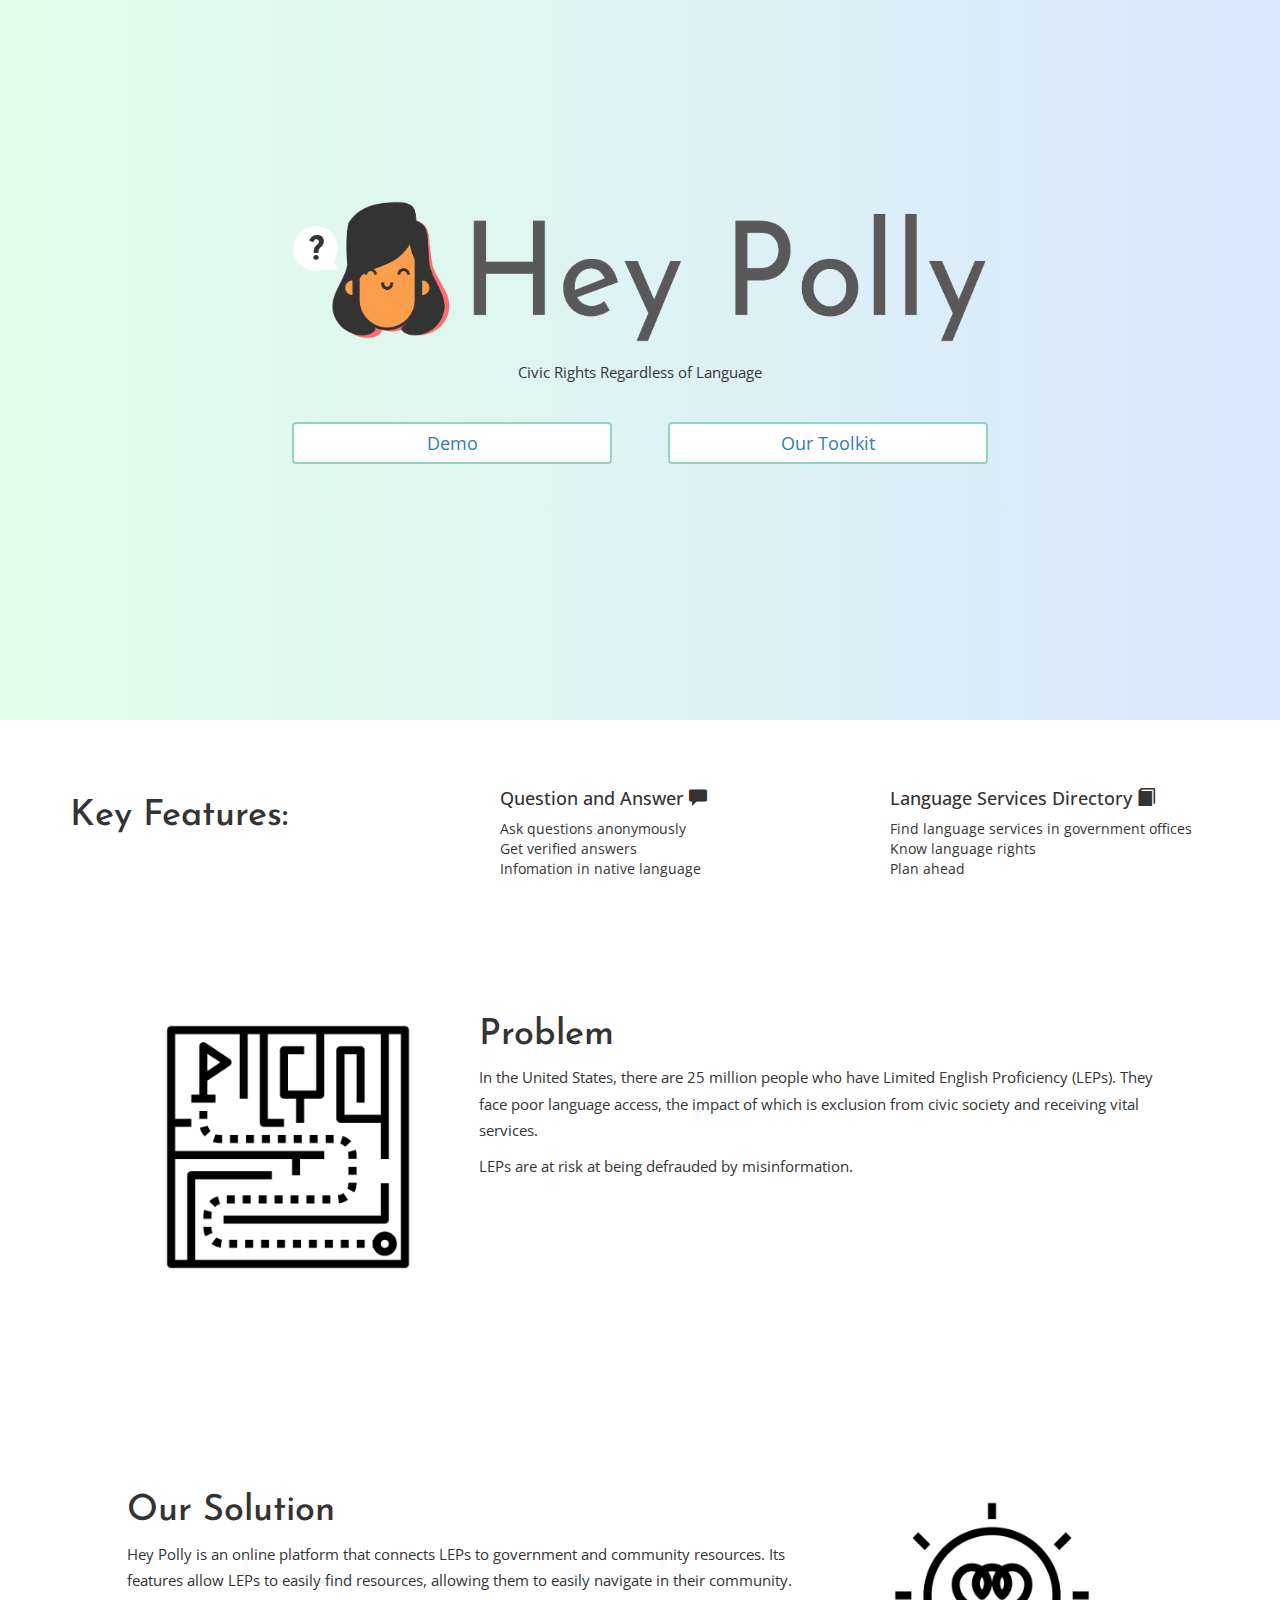
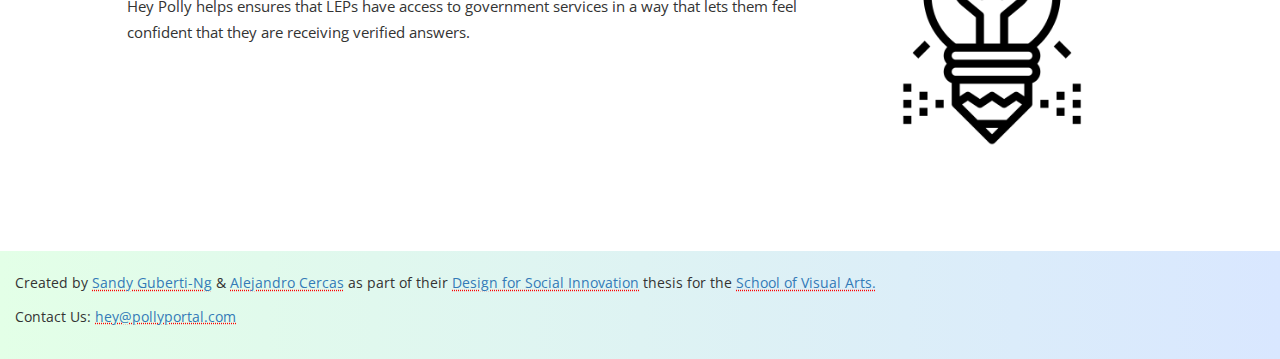
==== commit 61334e2f: "our toolkit" ====
--- a/index.html
+++ b/index.html
@@ -28,7 +28,7 @@
 
           <div class="splash-buttons">
             <a href="https://sites.google.com/sva.edu/jerseycitypolly" class="btn" role="button">Demo</a>
-            <a href="toolkit.html" class="btn" role="button">Learn More</a>
+            <a href="toolkit.html" class="btn" role="button">Our Toolkit</a>
           </div>
         </div>
 
